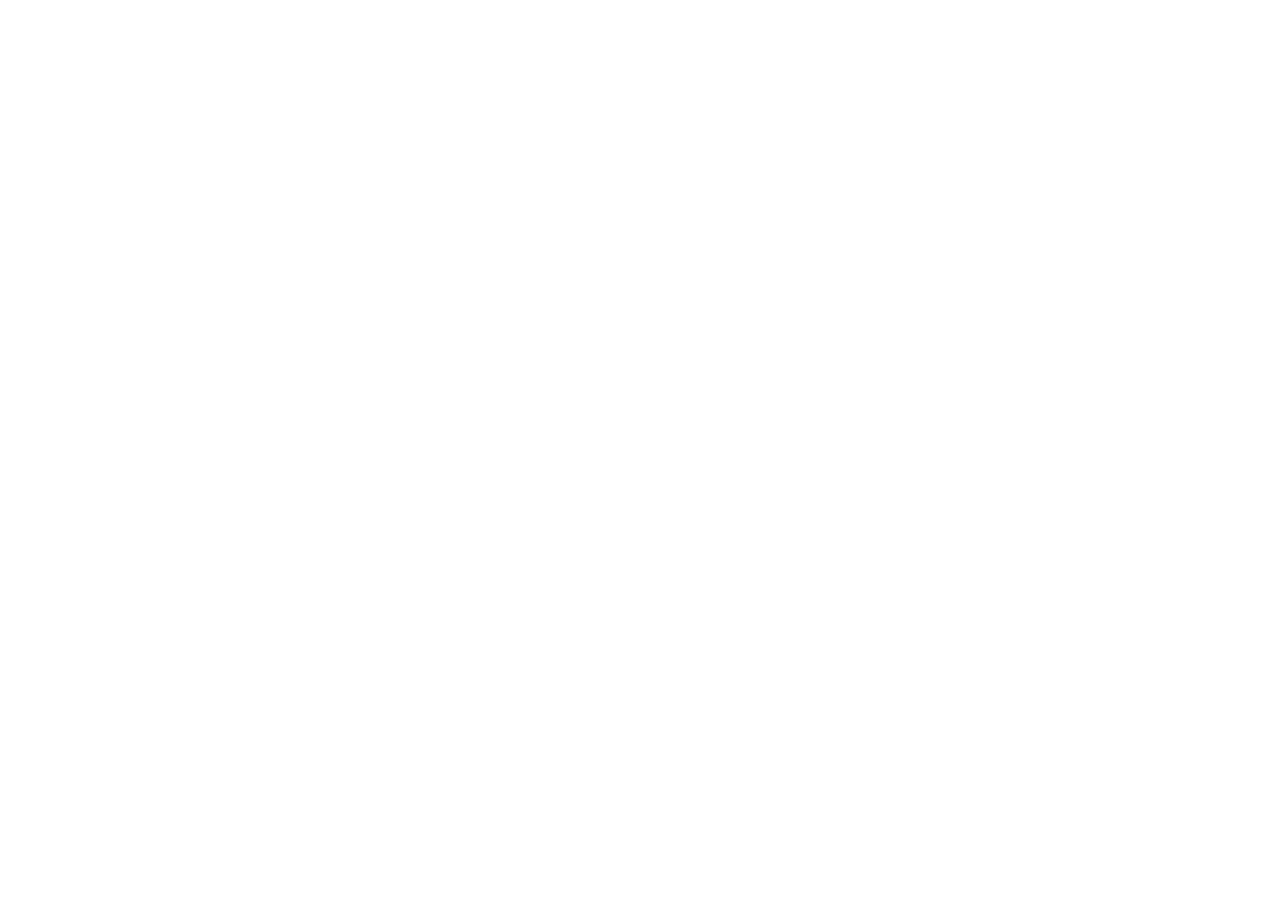
==== index.html @ d49b6f92 "Init" ====
<!DOCTYPE html>
<html lang="en">
<head>
    <meta charset="UTF-8">
    <meta http-equiv="X-UA-Compatible" content="IE=edge">
    <meta name="viewport" content="width=device-width, initial-scale=1.0">
    <title>Libraby Demo</title>
    <link rel="stylesheet" href="style.css">
    <script src="script.js" defer></script>
</head>
<body>
    
</body>
</html>
---- style.css ----
*{
    box-sizing: border-box;
    margin: 0;
    padding: 0;
}
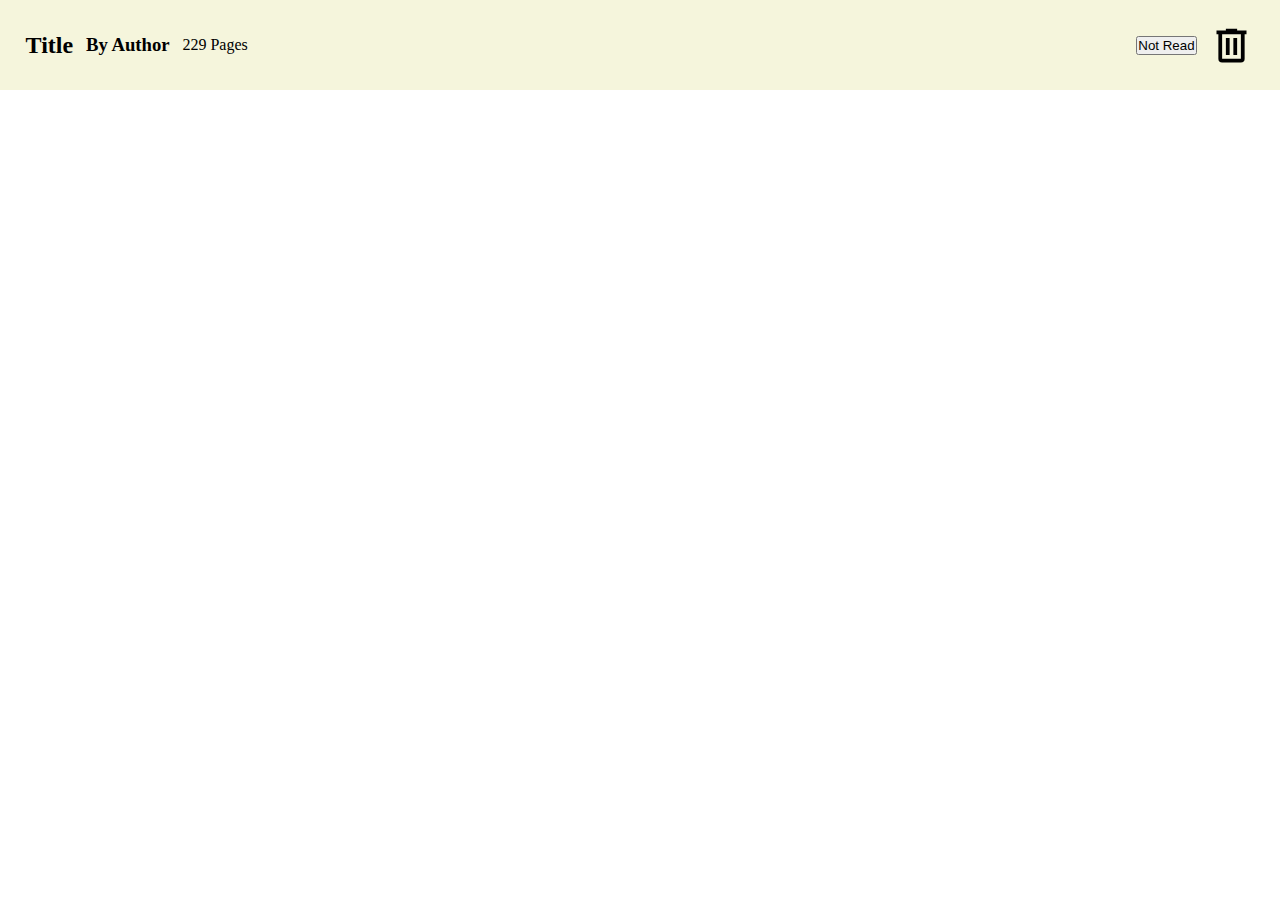
==== commit 2d0b5dc5: "Add HTML and CSS for Books in Book List" ====
--- a/index.html
+++ b/index.html
@@ -9,6 +9,13 @@
     <script src="script.js" defer></script>
 </head>
 <body>
-    
+    <div id="bookContainer">
+        <div class="book">
+            <h2>Title</h2>
+            <h3>By Author</h3>
+            <p>229 Pages</p>
+            <button>Not Read</button>
+            <svg xmlns="http://www.w3.org/2000/svg" viewBox="0 0 24 24"><title>trash-can-outline</title><path d="M9,3V4H4V6H5V19A2,2 0 0,0 7,21H17A2,2 0 0,0 19,19V6H20V4H15V3H9M7,6H17V19H7V6M9,8V17H11V8H9M13,8V17H15V8H13Z" /></svg>
+        </div>
 </body>
 </html>--- a/style.css
+++ b/style.css
@@ -2,4 +2,20 @@
     box-sizing: border-box;
     margin: 0;
     padding: 0;
+}
+
+
+.book{
+    background-color:beige;
+    display: flex;
+    height: 10vh;
+    align-items: center;
+    gap: 1vw;
+    padding: 2vw;
+}
+svg{
+    height: 5vh;
+}
+.book p{
+    flex-grow: 1;
 }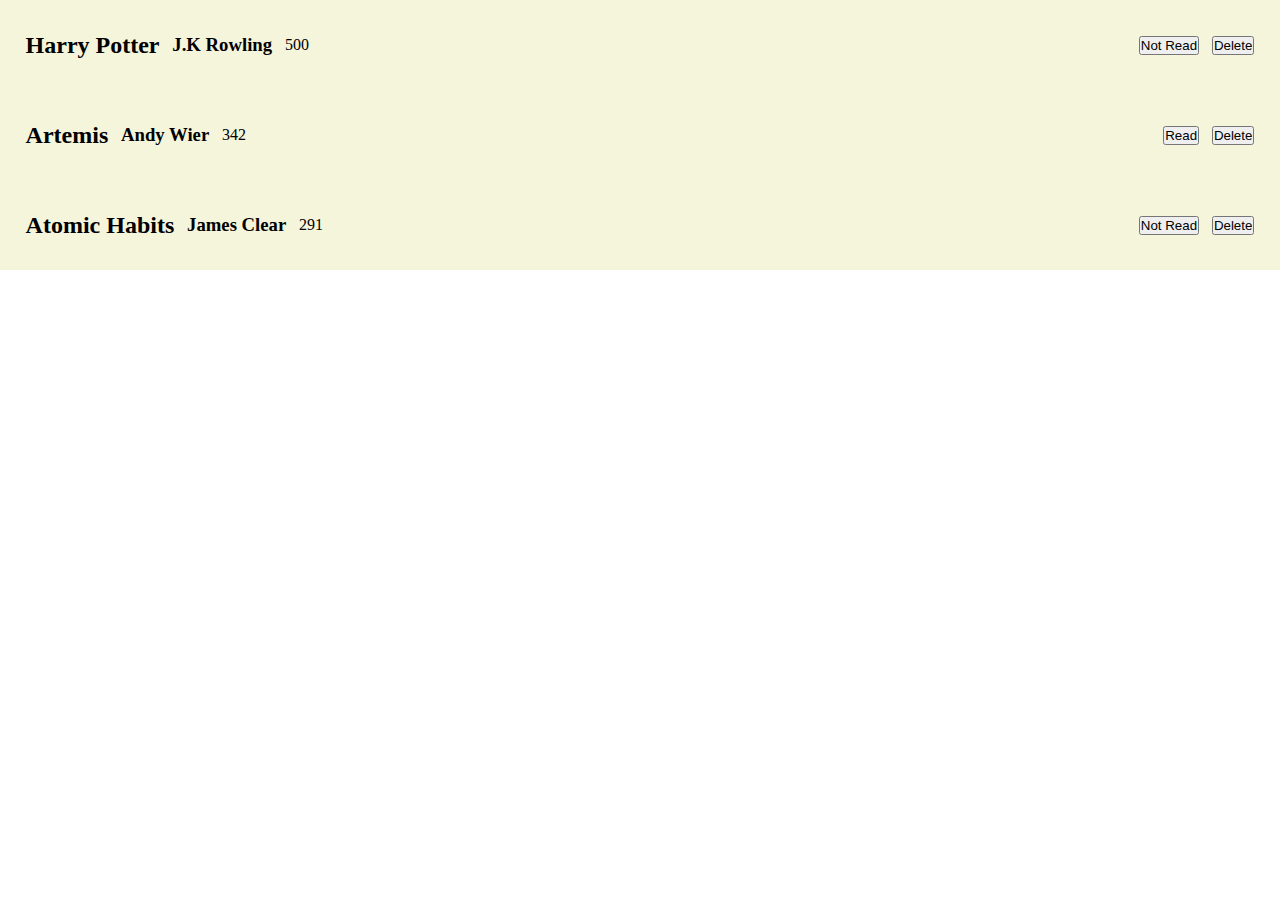
==== commit 3d968a15: "Add Feature to Show All Books" ====
--- a/index.html
+++ b/index.html
@@ -10,12 +10,7 @@
 </head>
 <body>
     <div id="bookContainer">
-        <div class="book">
-            <h2>Title</h2>
-            <h3>By Author</h3>
-            <p>229 Pages</p>
-            <button>Not Read</button>
-            <svg xmlns="http://www.w3.org/2000/svg" viewBox="0 0 24 24"><title>trash-can-outline</title><path d="M9,3V4H4V6H5V19A2,2 0 0,0 7,21H17A2,2 0 0,0 19,19V6H20V4H15V3H9M7,6H17V19H7V6M9,8V17H11V8H9M13,8V17H15V8H13Z" /></svg>
-        </div>
+        
+    </div>
 </body>
 </html>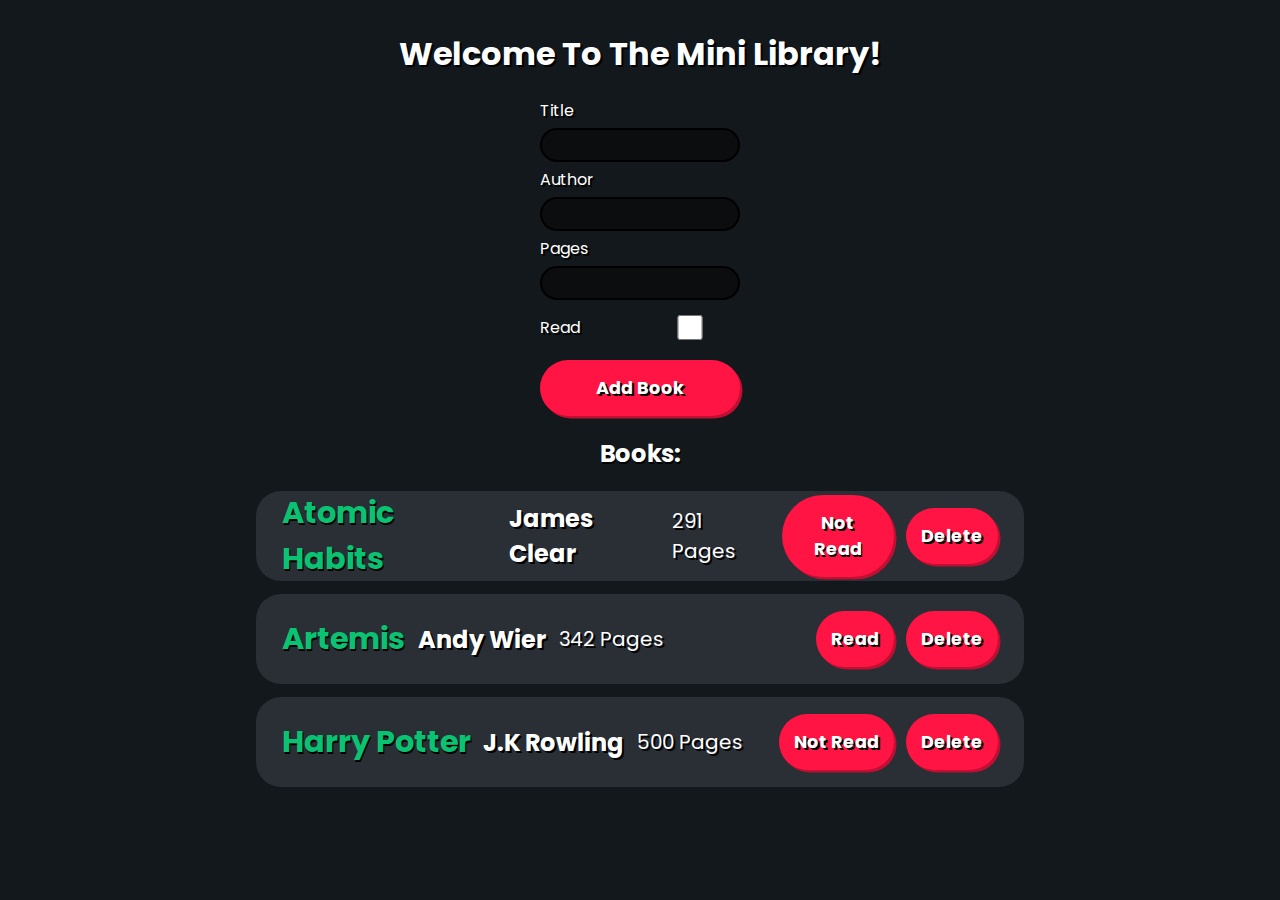
==== commit e57fd567: "Add Form for Adding Books" ====
--- a/index.html
+++ b/index.html
@@ -9,6 +9,28 @@
     <script src="script.js" defer></script>
 </head>
 <body>
+
+    <h1>Welcome To The Mini Library!</h1>
+
+    <div id="formContainer">
+        <form action="">
+            <div id="hidden">
+                <label for="title">Title</label>
+                <input type="text" id="title">
+                <label for="author">Author</label>
+                <input type="text" id="author">
+                <label for="title">Pages</label>
+                <input type="number" id="pages">
+                <div>
+                    <label for="read">Read</label>
+                    <input type="checkbox" id="read">
+                </div>
+            </div>
+            <button>Add Book</button>
+        </form>
+    </div>
+
+    <h2>Books:</h2>
     <div id="bookContainer">
         
     </div>
--- a/style.css
+++ b/style.css
@@ -1,21 +1,137 @@
+@import url('https://fonts.googleapis.com/css2?family=Poppins:ital,wght@0,100;0,200;0,300;0,400;0,500;0,600;0,700;0,800;0,900;1,100;1,200;1,300;1,400;1,500;1,600;1,700;1,800;1,900&display=swap');
+
+
 *{
     box-sizing: border-box;
     margin: 0;
     padding: 0;
 }
 
+:root {
+    --red: #ff3860;
+    --red-dark: #ff1443;
+    --red-darker: #c00f32;
+    --red-light: #ff5c7c;
+    --blue: #498afb;
+    --blue-dark: #2674fa;
+    --blue-light: #6ca0fc;
+    --orange: #fa8142;
+    --orange-dark: #f96a1f;
+    --orange-light: #fb9865;
+    --green: #09c372;
+    --green-dark: #07a15e;
+    --green-light: #0be586;
+    --purple: #9166cc;
+    --purple-dark: #7d4bc3;
+    --purple-light: #a481d5;
+    --pink: #ff4088;
+    --pink-dark: #ff1c72;
+    --pink-light: #ff649e;
+    --gray0: #f8f8f8;
+    --gray1: #dbe1e8;
+    --gray2: #b2becd;
+    --gray3: #6c7983;
+    --gray4: #454e56;
+    --gray5: #2a2e35;
+    --gray5t: #0000005b;
+    --gray6: #12181b;
+    --gray7: #0b0d0e;
+    --font-body: "sofia-pro",sans-serif;
+    --font-head: 'Poppins', sans-serif;
+    --font-code: "attribute-mono",monospace;
+}
 
+body{
+    background-color: var(--gray6);
+    display: flex;
+    flex-direction: column;
+    align-items: center;
+    gap: 20px;
+    padding-top: 30px;
+}
+h1,h2,h3,h4,p,button, label{
+    font-family: var(--font-head);
+    color: white;
+    text-shadow: 1.9px 1.9px 0px black;
+}
+h3{
+    color: var(--green);
+    font-size: 1.9em;
+}
+h4{
+    font-size: 1.5em;
+}
+p{
+    font-size: 1.25em;
+}
+button{
+    background-color: var(--red-dark);
+    border: none;
+    font-weight: 700;
+    padding: 15px;
+    border-radius: 9999px;
+    box-shadow: 2.5px 2.5px 0px var(--red-darker);
+    transition: all 0.05s;
+    font-size: 1.1em;
+}
+button:active{
+    translate: 2.5px 2.5px;
+    box-shadow: 0px 0px 0px var(--red-darker);
+}
+
+#bookContainer{
+    display: flex;
+    flex-direction: column-reverse;
+    gap: 13px;
+    padding: 0px 20vw;
+}
 .book{
-    background-color:beige;
+    background-color:var(--gray5);
     display: flex;
     height: 10vh;
     align-items: center;
     gap: 1vw;
     padding: 2vw;
+    border-radius: 25px;
 }
 svg{
     height: 5vh;
 }
 .book p{
     flex-grow: 1;
+}
+
+#formContainer form{
+    display: flex;
+    flex-direction: column;
+    align-items: center;
+    justify-content: center;
+    width: 200px;
+    gap: 10px;
+}
+
+#formContainer *{
+    width: 100%;
+}
+
+#hidden{
+    display: flex;
+    flex-direction: column;
+    gap: 5px;
+}
+#hidden > div{
+    margin: 10px 0;
+    display: flex;
+}
+
+input{
+    background-color: var(--gray7);
+    border: 2px solid black;
+    padding: 5px;
+    padding-left: 10px;
+    border-radius: 9999px;
+
+    font-family: var(--font-head);
+    color: white;
+    text-shadow: 1.9px 1.9px 0px black;
 }